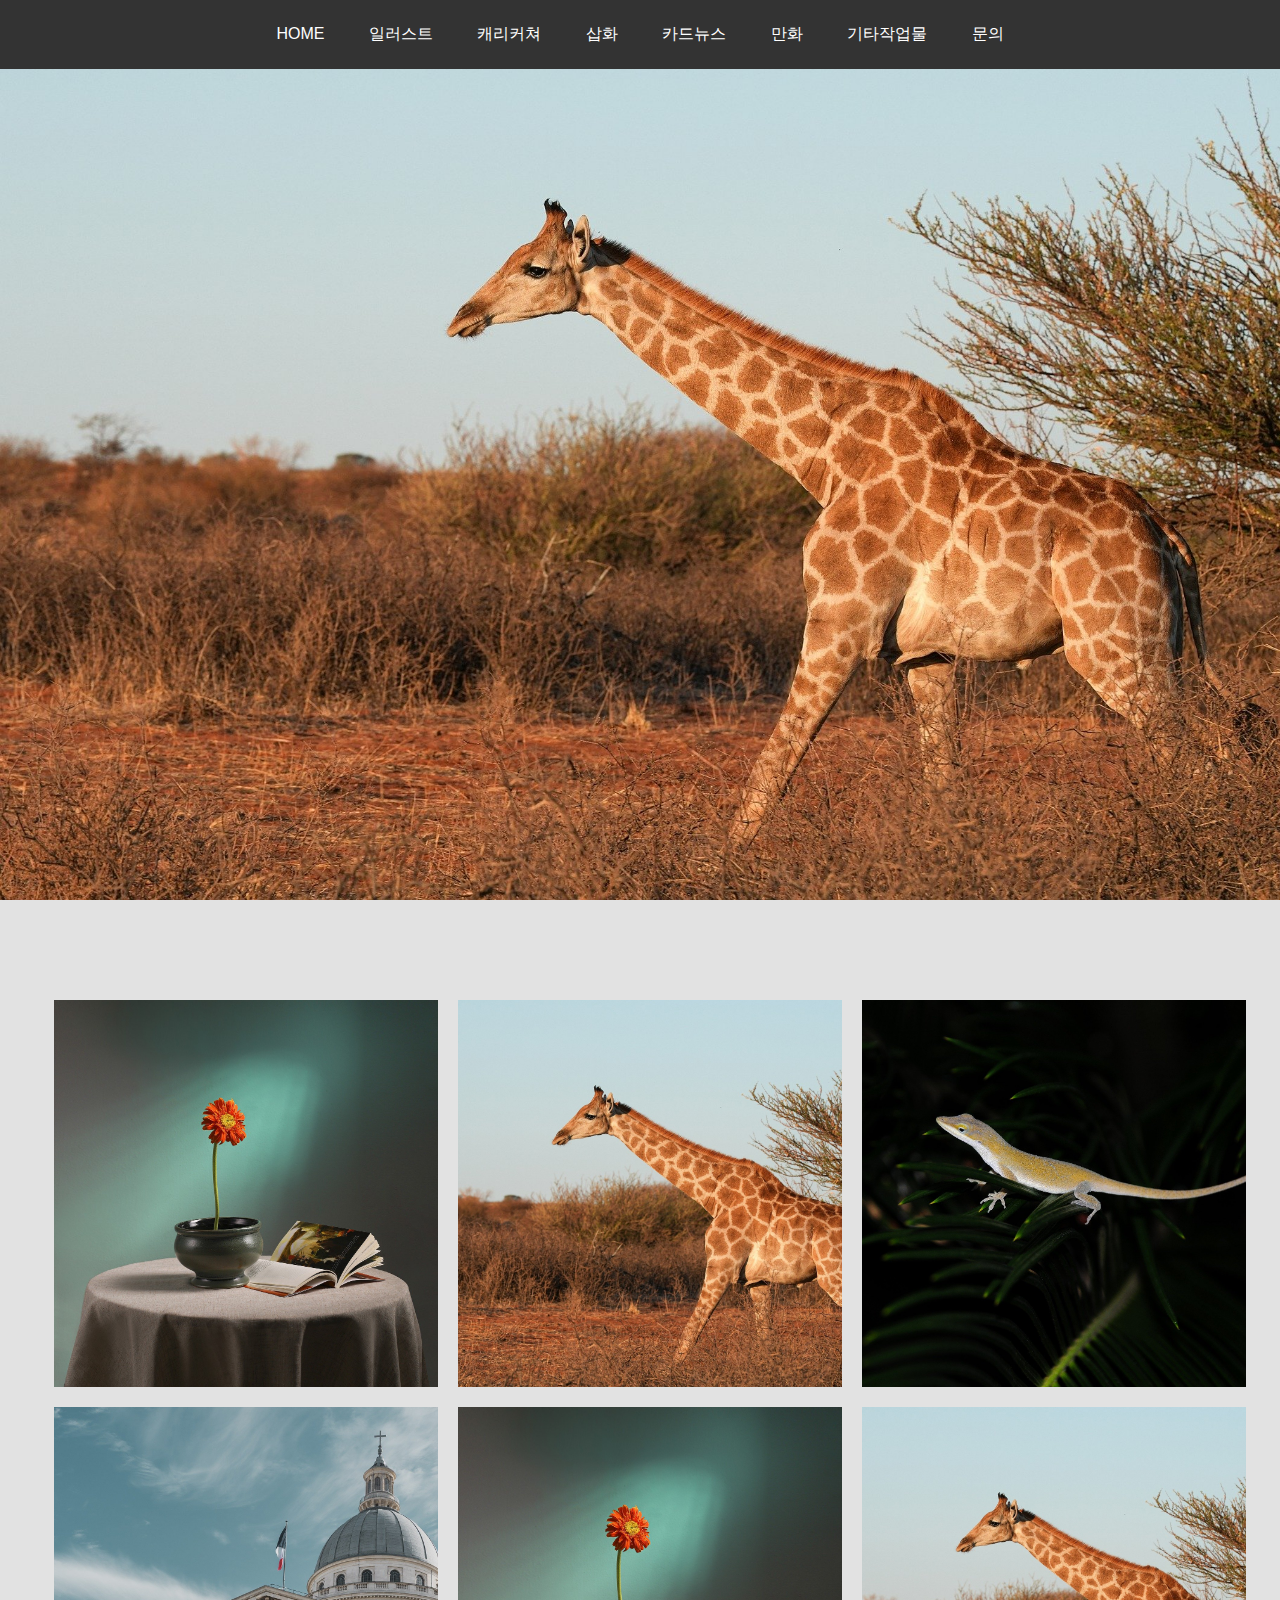
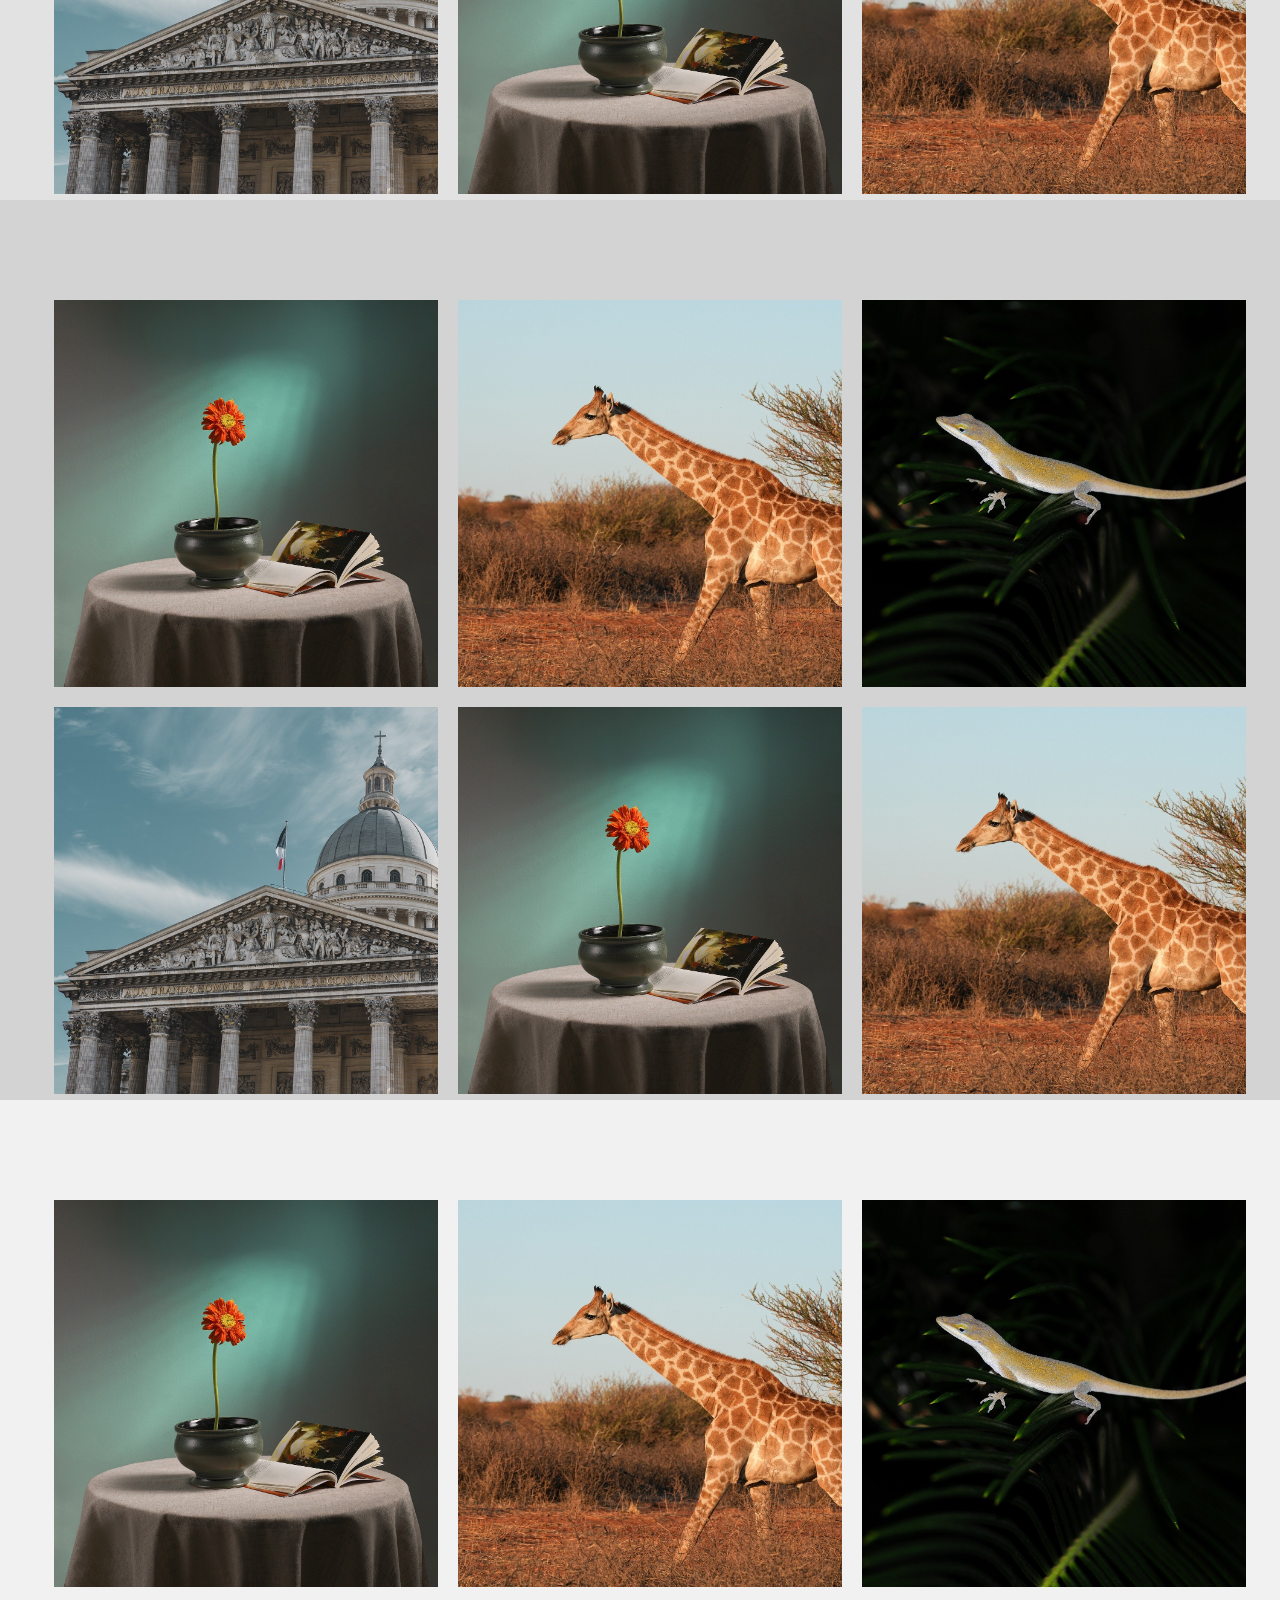
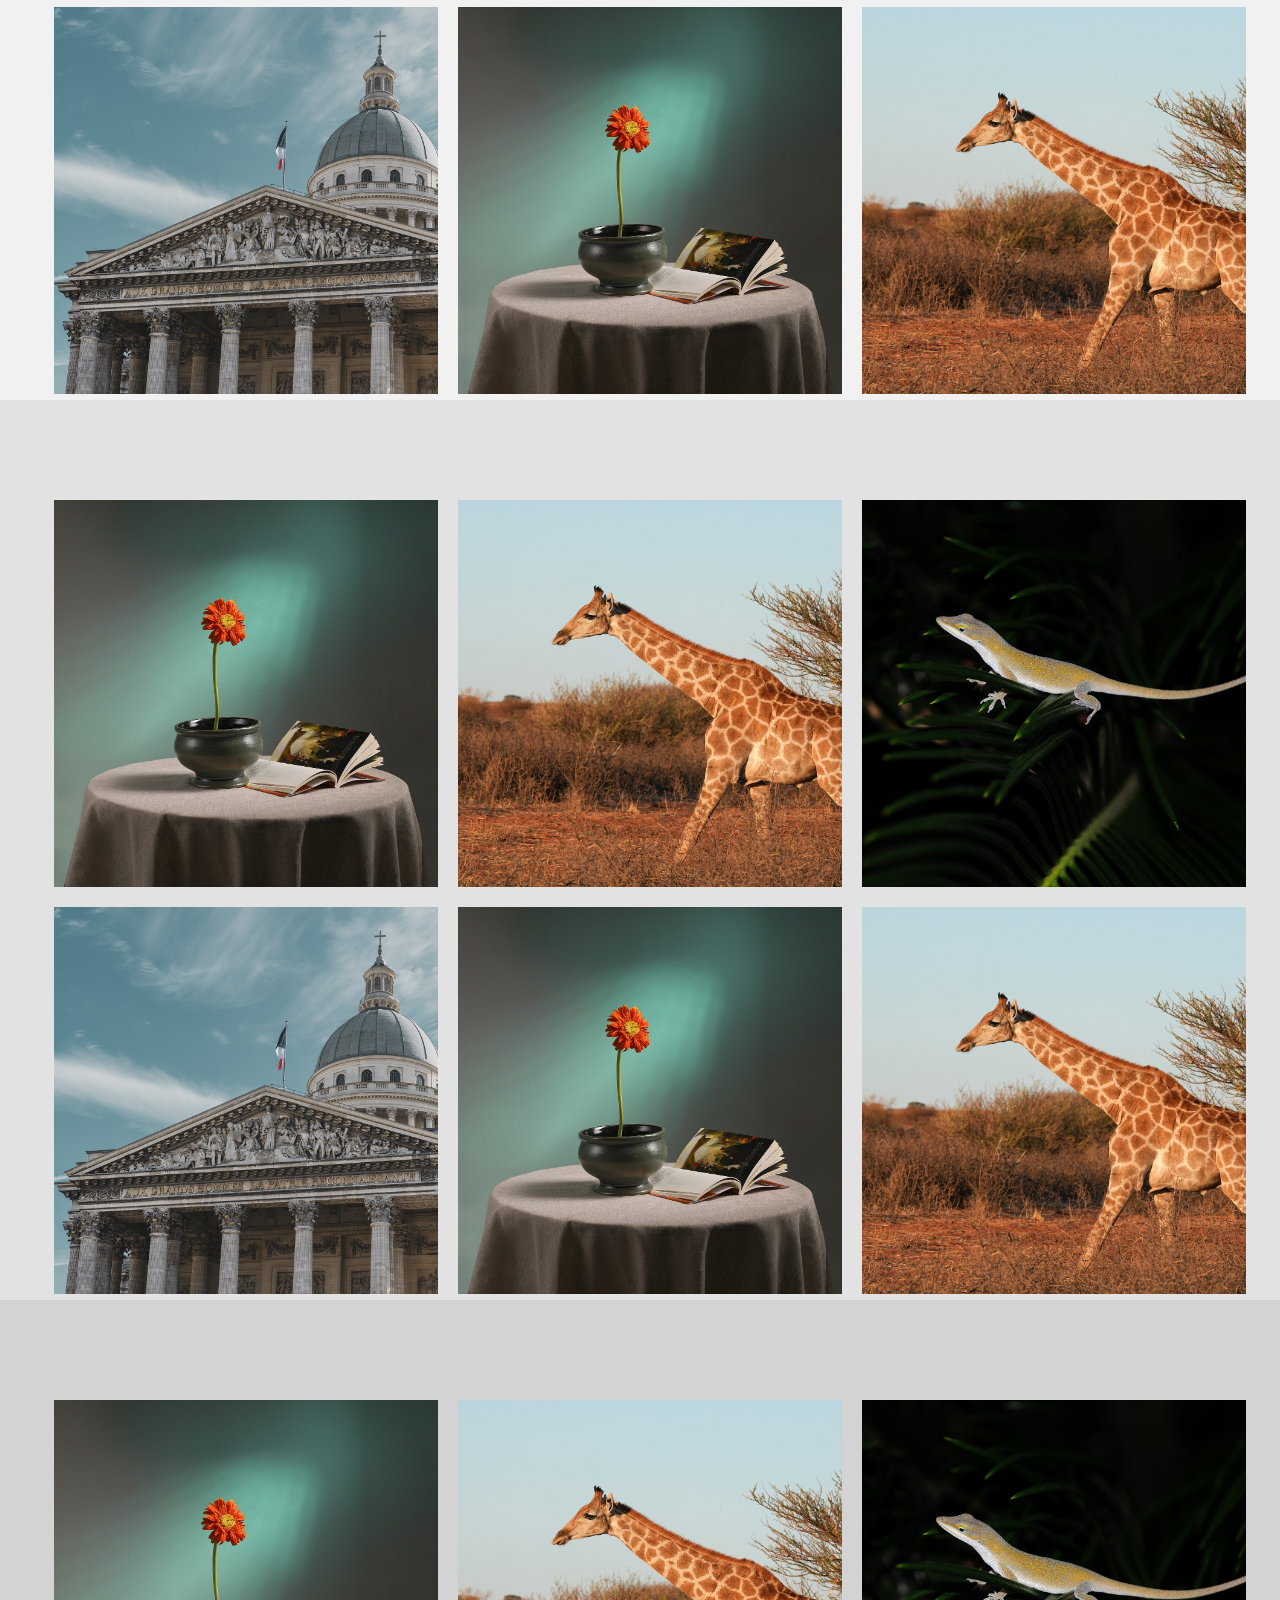
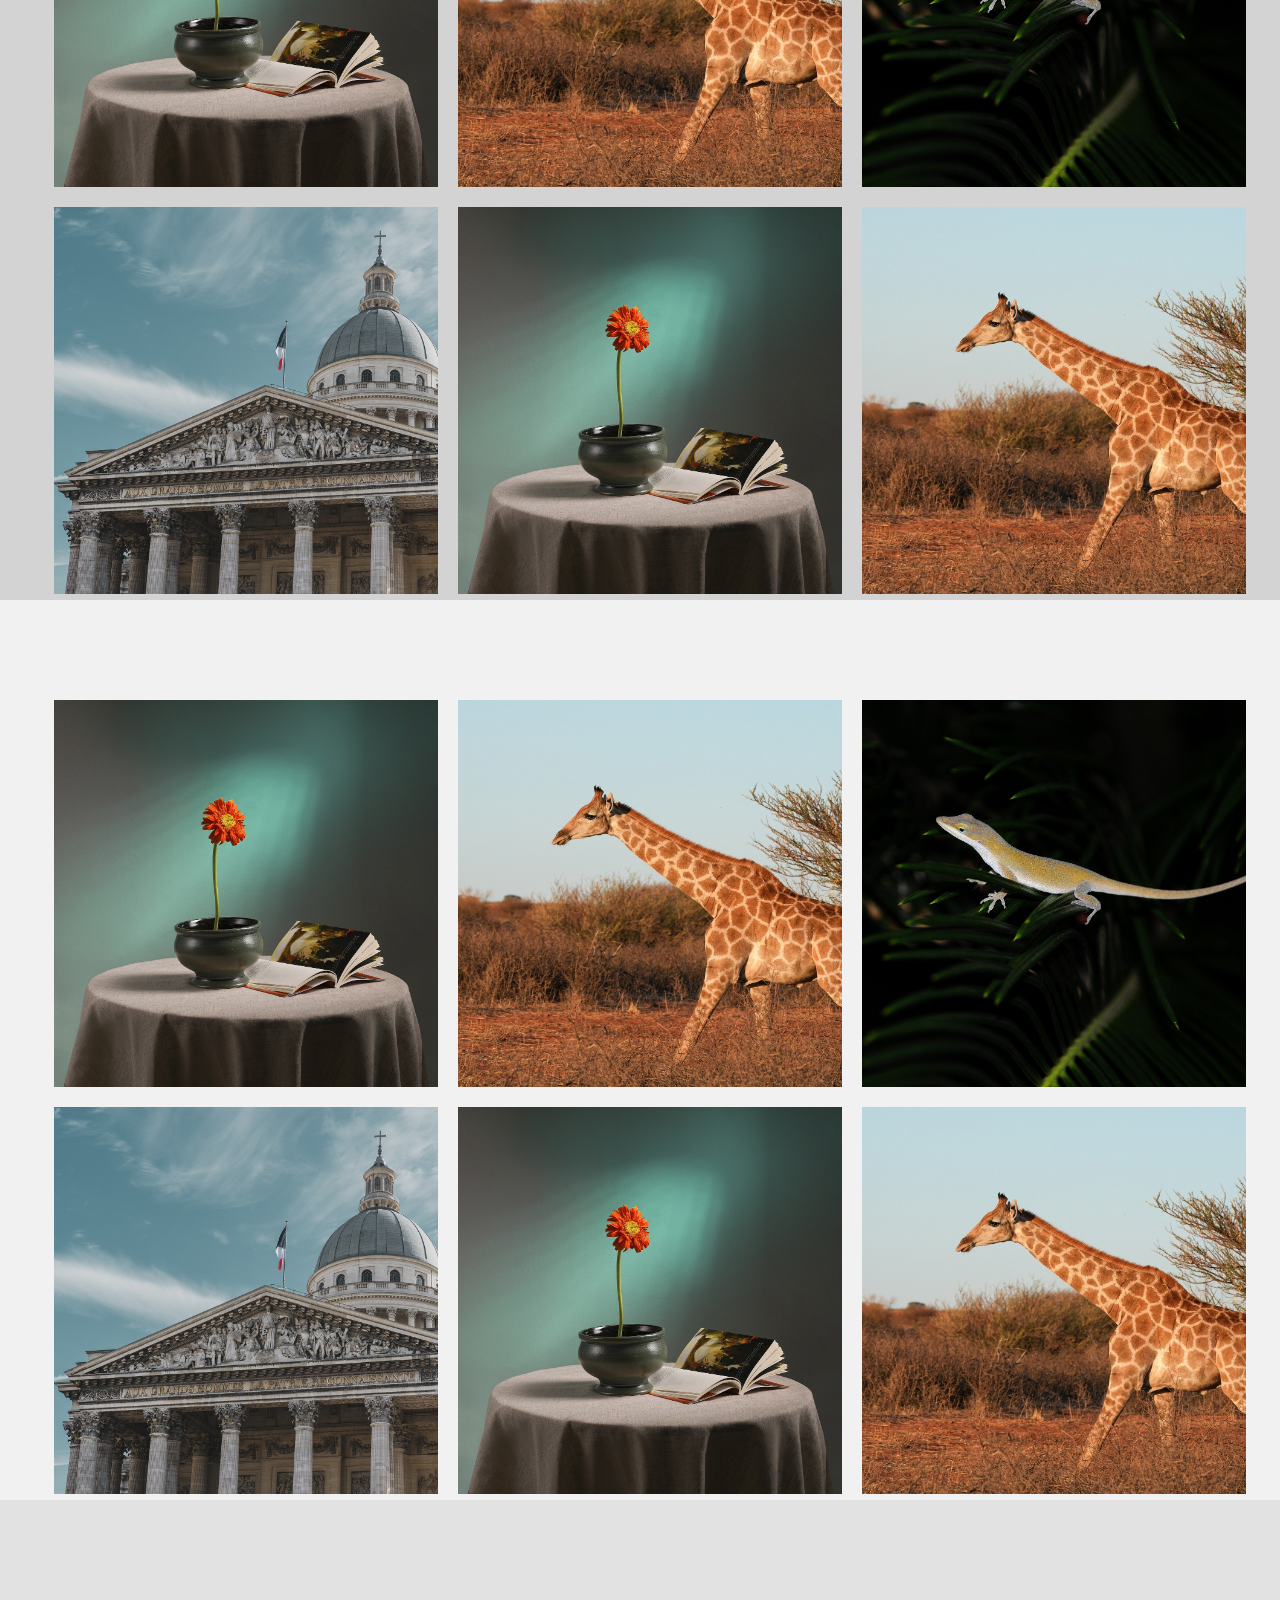
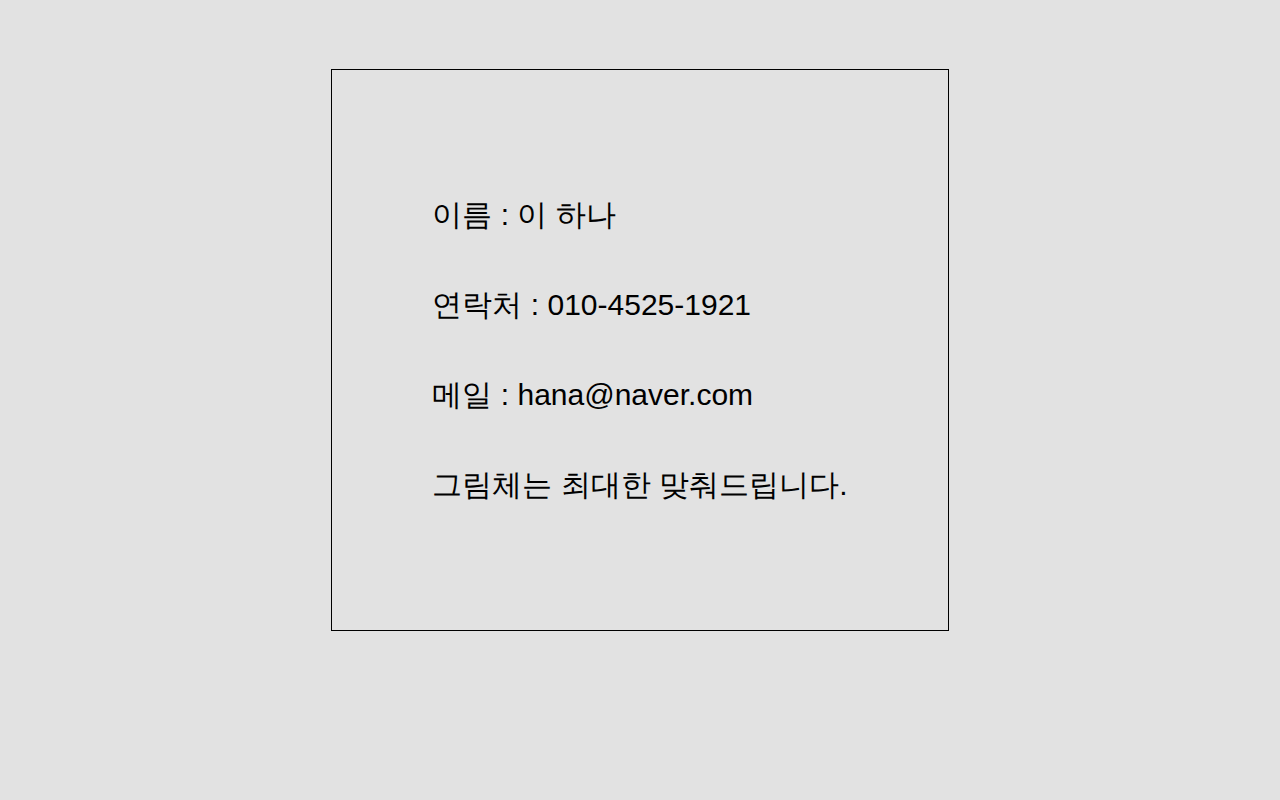
==== index.html @ 61e9310a "Add files via upload" ====
<!DOCTYPE html>
<html lang="en">

<head>
    <meta charset="UTF-8">
    <meta name="viewport" content="width=device-width, initial-scale=1.0">
    <title>메인</title>
    <link rel="stylesheet" href="css/main.css">
    <link rel="stylesheet" href="css/content.css">
</head>

<body>

    <div class="navbar">
        <a href="#section1">HOME</a>
        <a href="#section2">일러스트</a>
        <a href="#section3">캐리커쳐</a>
        <a href="#section4">삽화</a>
        <a href="#section5">카드뉴스</a>
        <a href="#section6">만화</a>
        <a href="#section7">기타작업물</a>
        <a href="#section8">문의</a>
    </div>

    <div id="section1" class="section"></div>

    <div id="section2" class="section">
        <div class="grid-container">
            <div class="grid-item"><img src="img/flowers-7660120_1920.jpg"></div>
            <div class="grid-item"><img src="img/giraffe-9146077_1920.jpg"></div>
            <div class="grid-item"><img src="img/lizard-9127922_1920.jpg"></div>
            <div class="grid-item"><img src="img/pantheon-paris-9065570_1920.jpg"></div>
            <div class="grid-item"><img src="img/flowers-7660120_1920.jpg"></div>
            <div class="grid-item"><img src="img/giraffe-9146077_1920.jpg"></div>
        </div>

        <div id="myModal" class="modal">
            <span class="close">&times;</span>
            <img class="modal-content" id="img01">
        </div>
    </div>

    <div id="section3" class="section">
        <div class="grid-container">
            <div class="grid-item"><img src="img/flowers-7660120_1920.jpg"></div>
            <div class="grid-item"><img src="img/giraffe-9146077_1920.jpg"></div>
            <div class="grid-item"><img src="img/lizard-9127922_1920.jpg"></div>
            <div class="grid-item"><img src="img/pantheon-paris-9065570_1920.jpg"></div>
            <div class="grid-item"><img src="img/flowers-7660120_1920.jpg"></div>
            <div class="grid-item"><img src="img/giraffe-9146077_1920.jpg"></div>
        </div>

        <div id="myModal" class="modal">
            <span class="close">&times;</span>
            <img class="modal-content" id="img01">
        </div>
    </div>

    <div id="section4" class="section">
        <div class="grid-container">
            <div class="grid-item"><img src="img/flowers-7660120_1920.jpg"></div>
            <div class="grid-item"><img src="img/giraffe-9146077_1920.jpg"></div>
            <div class="grid-item"><img src="img/lizard-9127922_1920.jpg"></div>
            <div class="grid-item"><img src="img/pantheon-paris-9065570_1920.jpg"></div>
            <div class="grid-item"><img src="img/flowers-7660120_1920.jpg"></div>
            <div class="grid-item"><img src="img/giraffe-9146077_1920.jpg"></div>
        </div>

        <div id="myModal" class="modal">
            <span class="close">&times;</span>
            <img class="modal-content" id="img01">
        </div>
    </div>

    <div id="section5" class="section">
        <div class="grid-container">
            <div class="grid-item"><img src="img/flowers-7660120_1920.jpg"></div>
            <div class="grid-item"><img src="img/giraffe-9146077_1920.jpg"></div>
            <div class="grid-item"><img src="img/lizard-9127922_1920.jpg"></div>
            <div class="grid-item"><img src="img/pantheon-paris-9065570_1920.jpg"></div>
            <div class="grid-item"><img src="img/flowers-7660120_1920.jpg"></div>
            <div class="grid-item"><img src="img/giraffe-9146077_1920.jpg"></div>
        </div>

        <div id="myModal" class="modal">
            <span class="close">&times;</span>
            <img class="modal-content" id="img01">
        </div>
    </div>

    <div id="section6" class="section">
        <div class="grid-container">
            <div class="grid-item"><img src="img/flowers-7660120_1920.jpg"></div>
            <div class="grid-item"><img src="img/giraffe-9146077_1920.jpg"></div>
            <div class="grid-item"><img src="img/lizard-9127922_1920.jpg"></div>
            <div class="grid-item"><img src="img/pantheon-paris-9065570_1920.jpg"></div>
            <div class="grid-item"><img src="img/flowers-7660120_1920.jpg"></div>
            <div class="grid-item"><img src="img/giraffe-9146077_1920.jpg"></div>
        </div>

        <div id="myModal" class="modal">
            <span class="close">&times;</span>
            <img class="modal-content" id="img01">
        </div>
    </div>

    <div id="section7" class="section">
        <div class="grid-container">
            <div class="grid-item"><img src="img/flowers-7660120_1920.jpg"></div>
            <div class="grid-item"><img src="img/giraffe-9146077_1920.jpg"></div>
            <div class="grid-item"><img src="img/lizard-9127922_1920.jpg"></div>
            <div class="grid-item"><img src="img/pantheon-paris-9065570_1920.jpg"></div>
            <div class="grid-item"><img src="img/flowers-7660120_1920.jpg"></div>
            <div class="grid-item"><img src="img/giraffe-9146077_1920.jpg"></div>
        </div>

        <div id="myModal" class="modal">
            <span class="close">&times;</span>
            <img class="modal-content" id="img01">
        </div>
    </div>

    <div id="section8" class="section">
        <div class="info">
            <p>이름 : 이 하나</p>
            <p>연락처 : 010-4525-1921</p>
            <p>메일 : hana@naver.com</p>
            <p>그림체는 최대한 맞춰드립니다.</p>
        </div>
    </div>

    <script src="js/main.js"></script>
    <script src="js/content.js"></script>

</body>

</html>
---- css/main.css ----
*{
    margin: 0;
    padding: 0;
}

body {
    margin: 0;
    padding: 0;
    font-family: Arial, sans-serif;
}

.navbar {
    position: fixed;
    top: 0;
    width: 100%;
    background-color: #333;
    color: white;
    text-align: center;
    padding: 10px 0;
    z-index: 1000;
}

.navbar a {
    color: white;
    padding: 14px 20px;
    text-decoration: none;
    display: inline-block;
}

.navbar a:hover {
    background-color: #ddd;
    color: black;
}

.section {
    width: 100%;
    height: 100vh;
}

#section1 {
    background-color: #f1f1f1;
    background: url(imgs/giraffe-9146077_1920.jpg);
    background-size: cover;
}

#section2 {
    background-color: #e2e2e2;
}

#section3 {
    background-color: #d3d3d3;
}

#section4 {
    background-color: #f1f1f1;
}

#section5 {
    background-color: #e2e2e2;
}

#section6 {
    background-color: #d3d3d3;
}

#section7 {
    background-color: #f1f1f1;
}

#section8 {
    background-color: #e2e2e2;
    display: flex;
    justify-content: center;
    align-items: center;
}

.info {
    width: auto;
    height: auto;
    padding: 100px;
    border: 1px solid black;
}

.info p {
    font-size: 30px;
    line-height: 300%;
}
---- css/content.css ----
* {
    margin: 0;
    padding: 0;
}

body {
    font-family: Arial, sans-serif;
}

.grid-container {
    display: grid;
    grid-template-columns: repeat(3, 30%);
    grid-template-rows: repeat(2, 43%); /* 사진 높이 조절할때 1 */
    height: 100vh;
    gap: 20px;
    border-bottom: 1px solid black;
}

.grid-item {
    cursor: pointer;
}

.grid-item img {
    width: 100%;
    height: 100%;
    object-fit: cover;
    display: block;
    margin: 100px 0 0 14%;
}

.modal {
    display: none;
    position: fixed;
    z-index: 1;
    left: 0;
    top: 0;
    width: 100%;
    height: 100%;
    background-color: rgb(0, 0, 0);
    background-color: rgba(0, 0, 0, 0.9);
}

.modal-content {
    margin: auto;
    display: block;
    height: 100%;
}

.close {
    position: absolute;
    top: 80px;
    right: 75px;
    color: #fff;
    font-size: 40px;
    font-weight: bold;
    transition: 0.3s;
}

.close:hover,
.close:focus {
    color: #bbb;
    text-decoration: none;
    cursor: pointer;
}
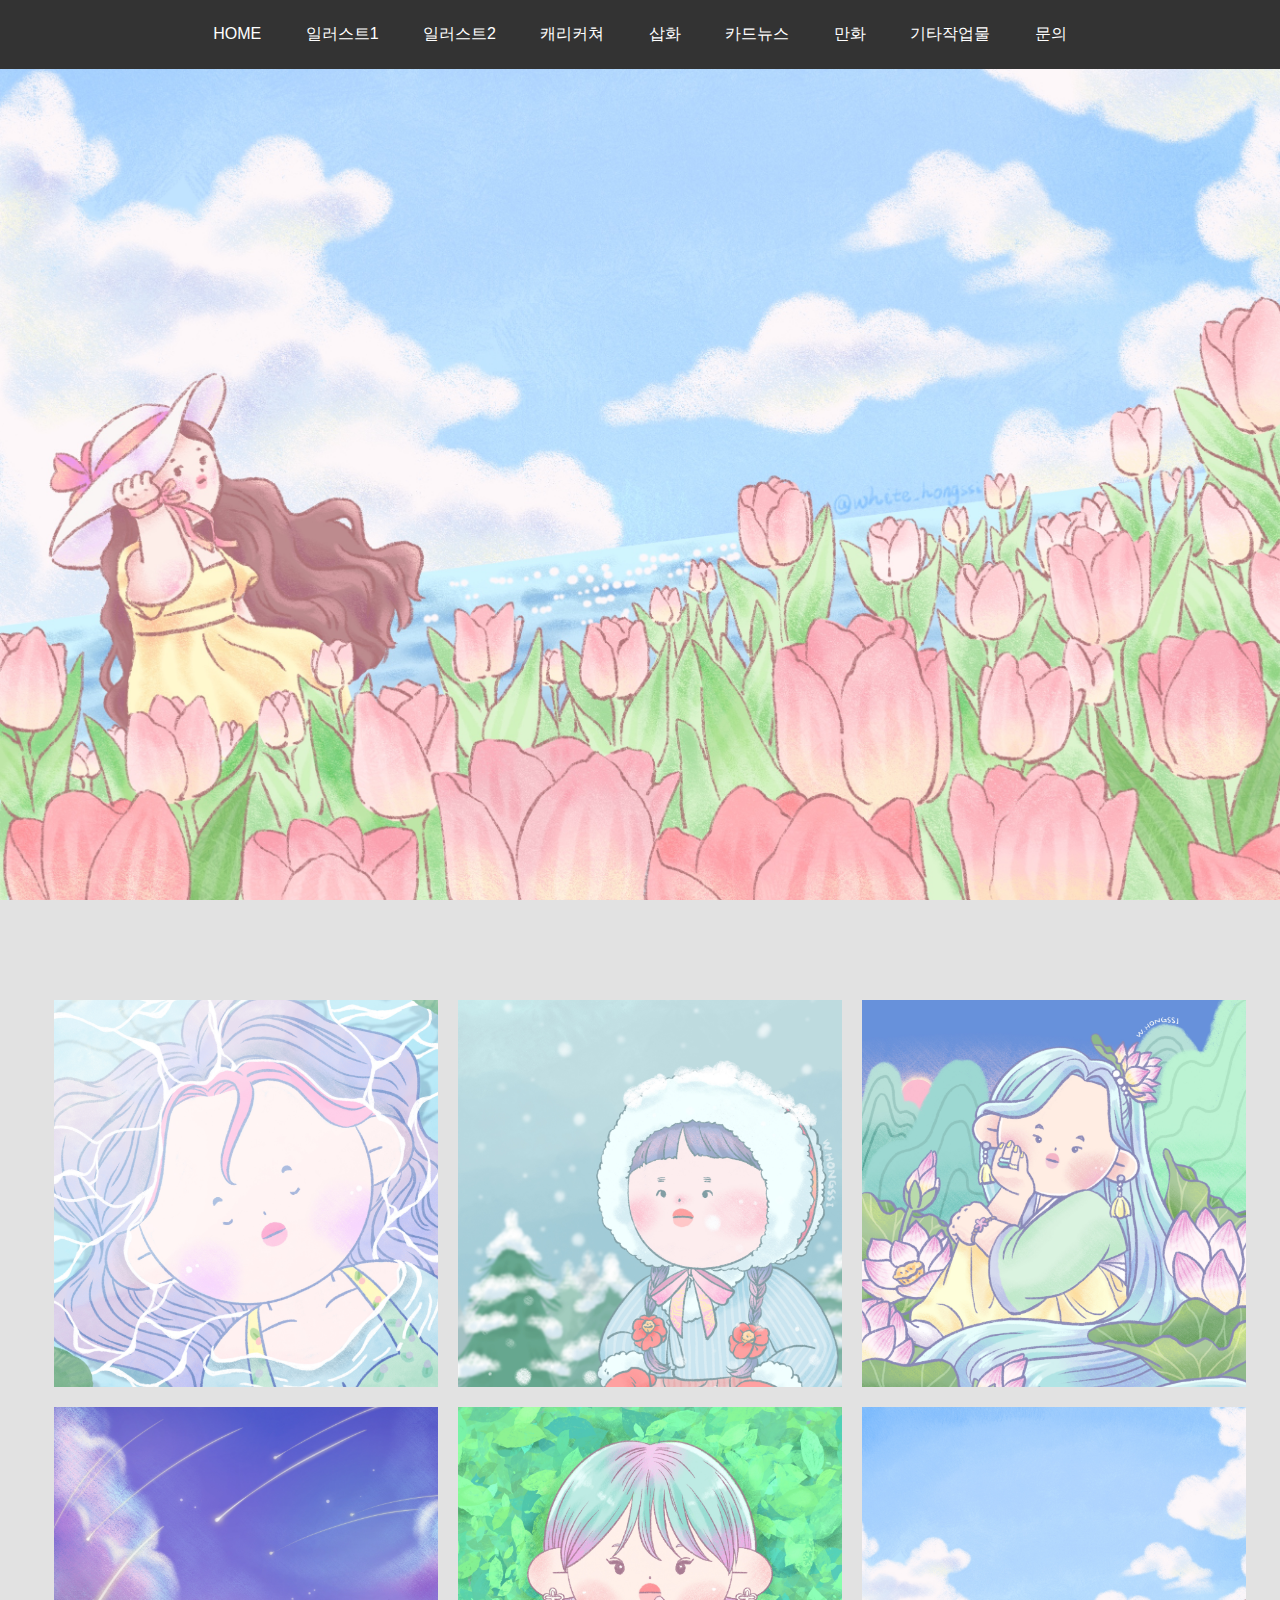
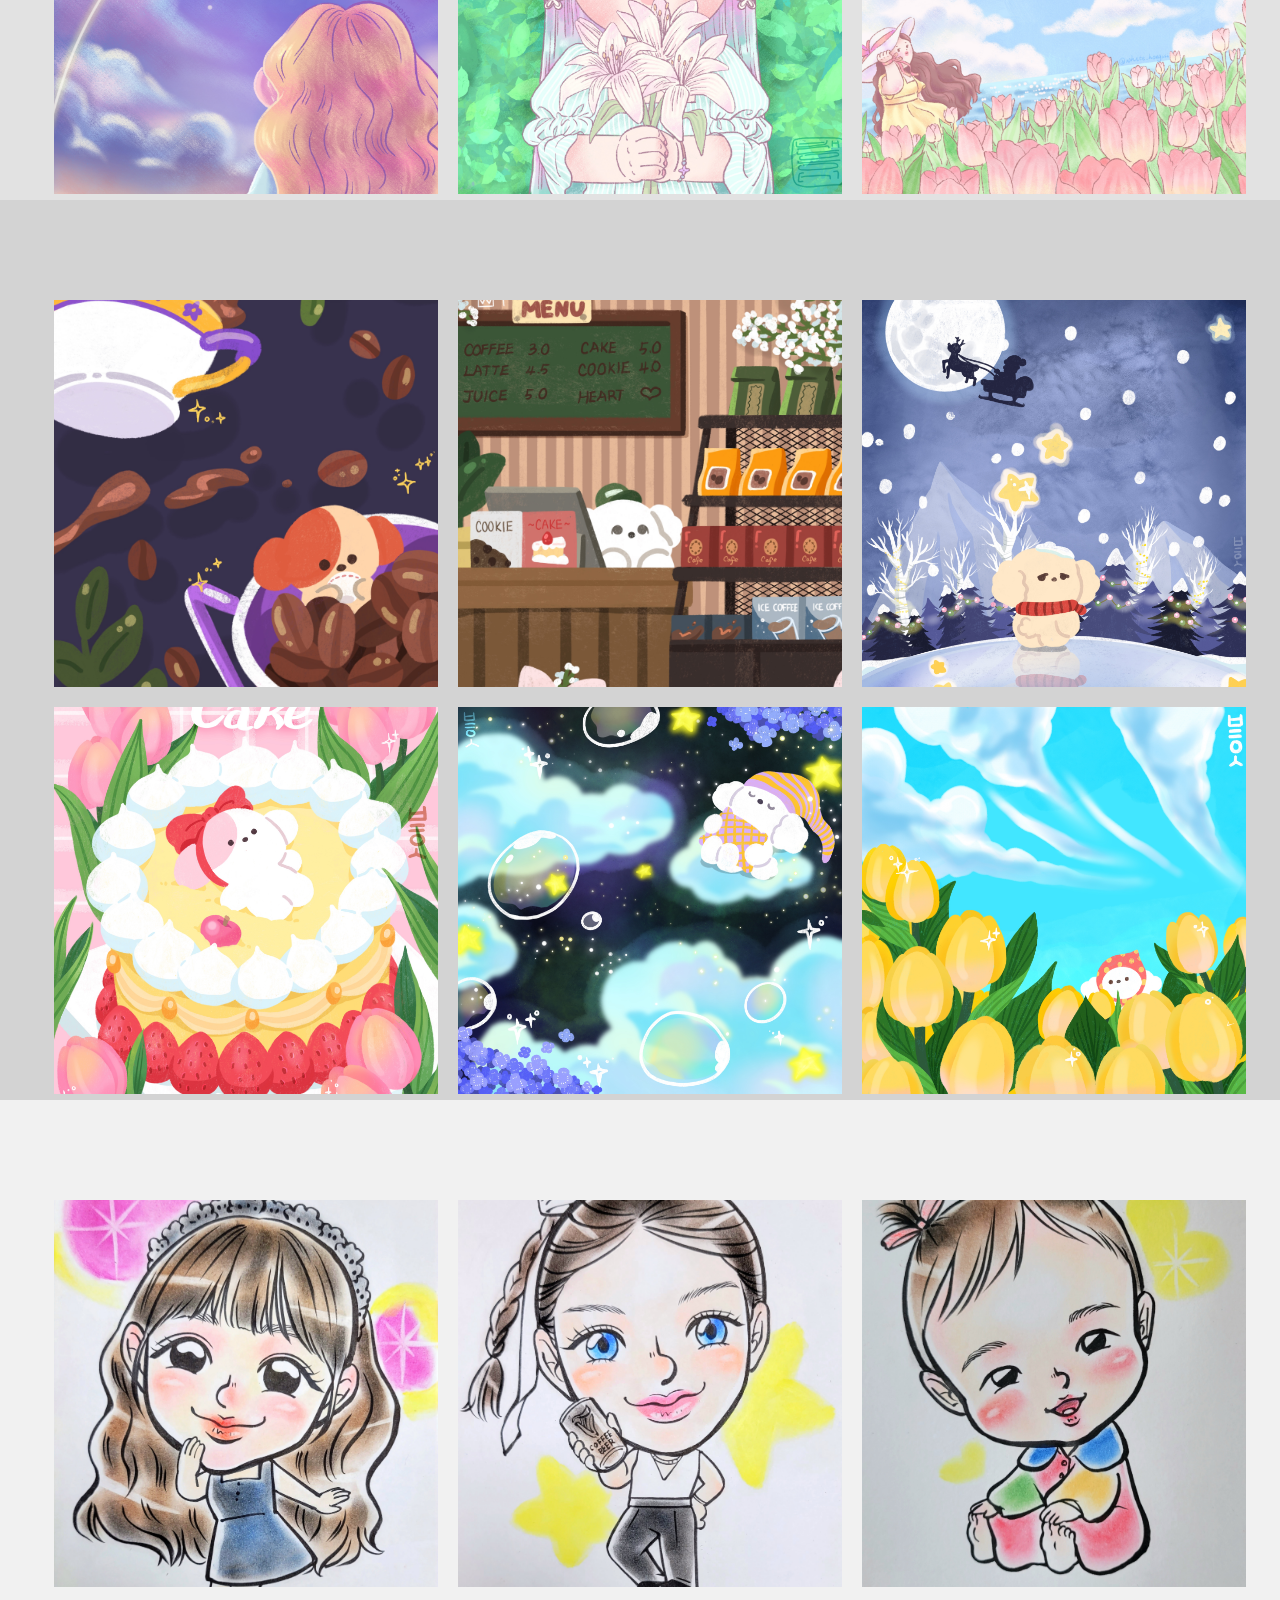
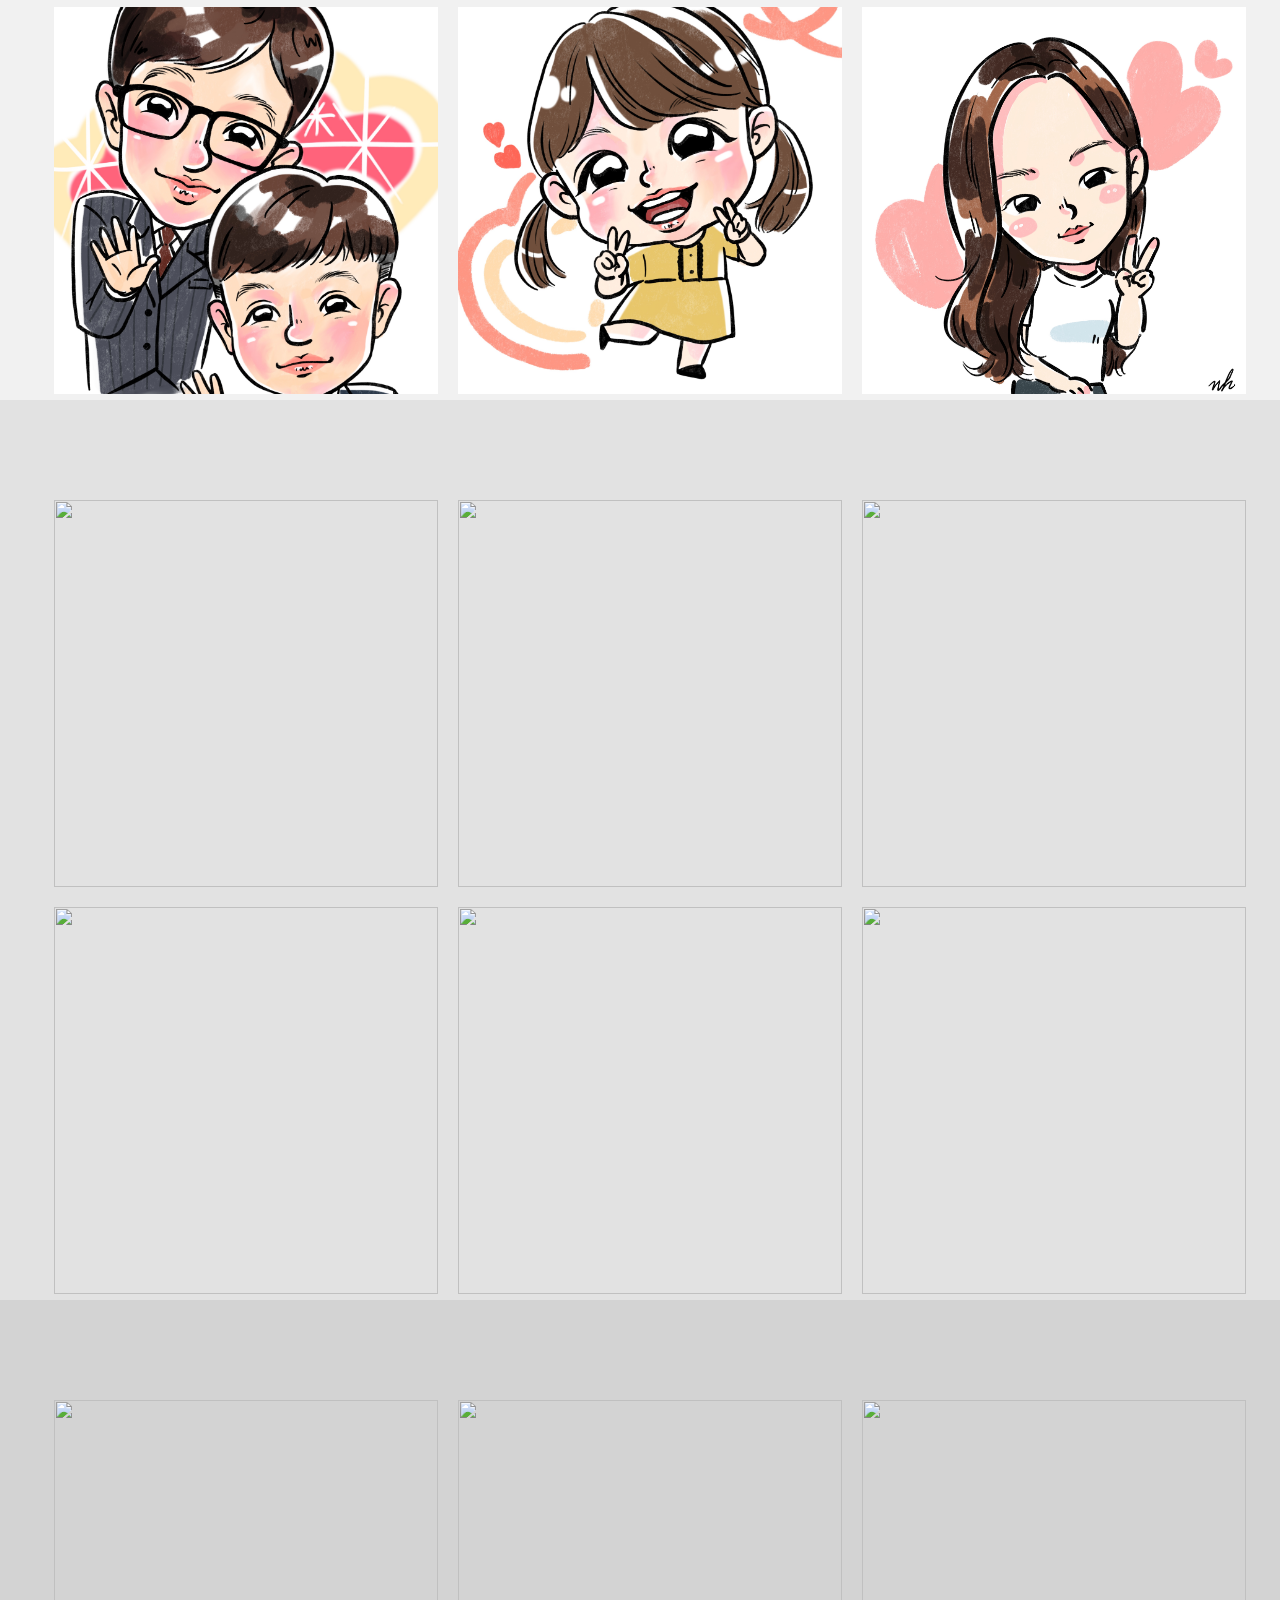
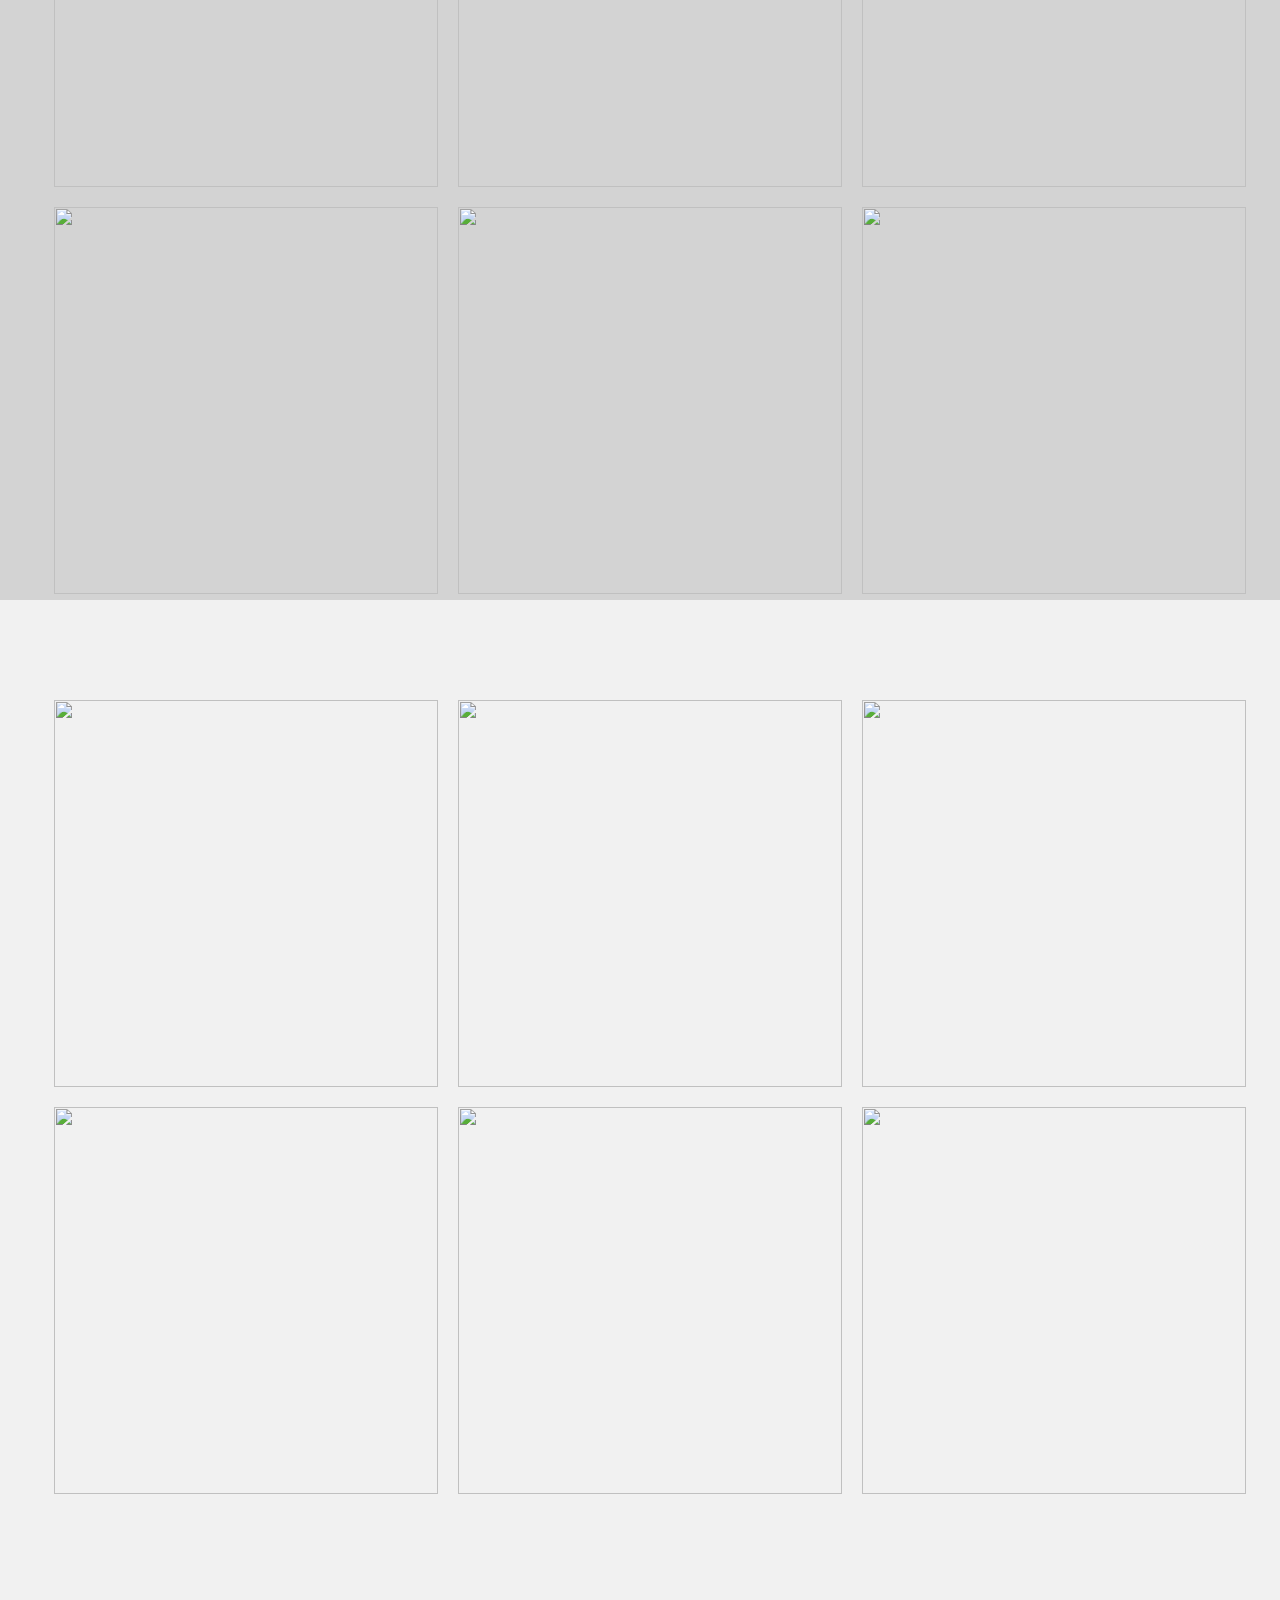
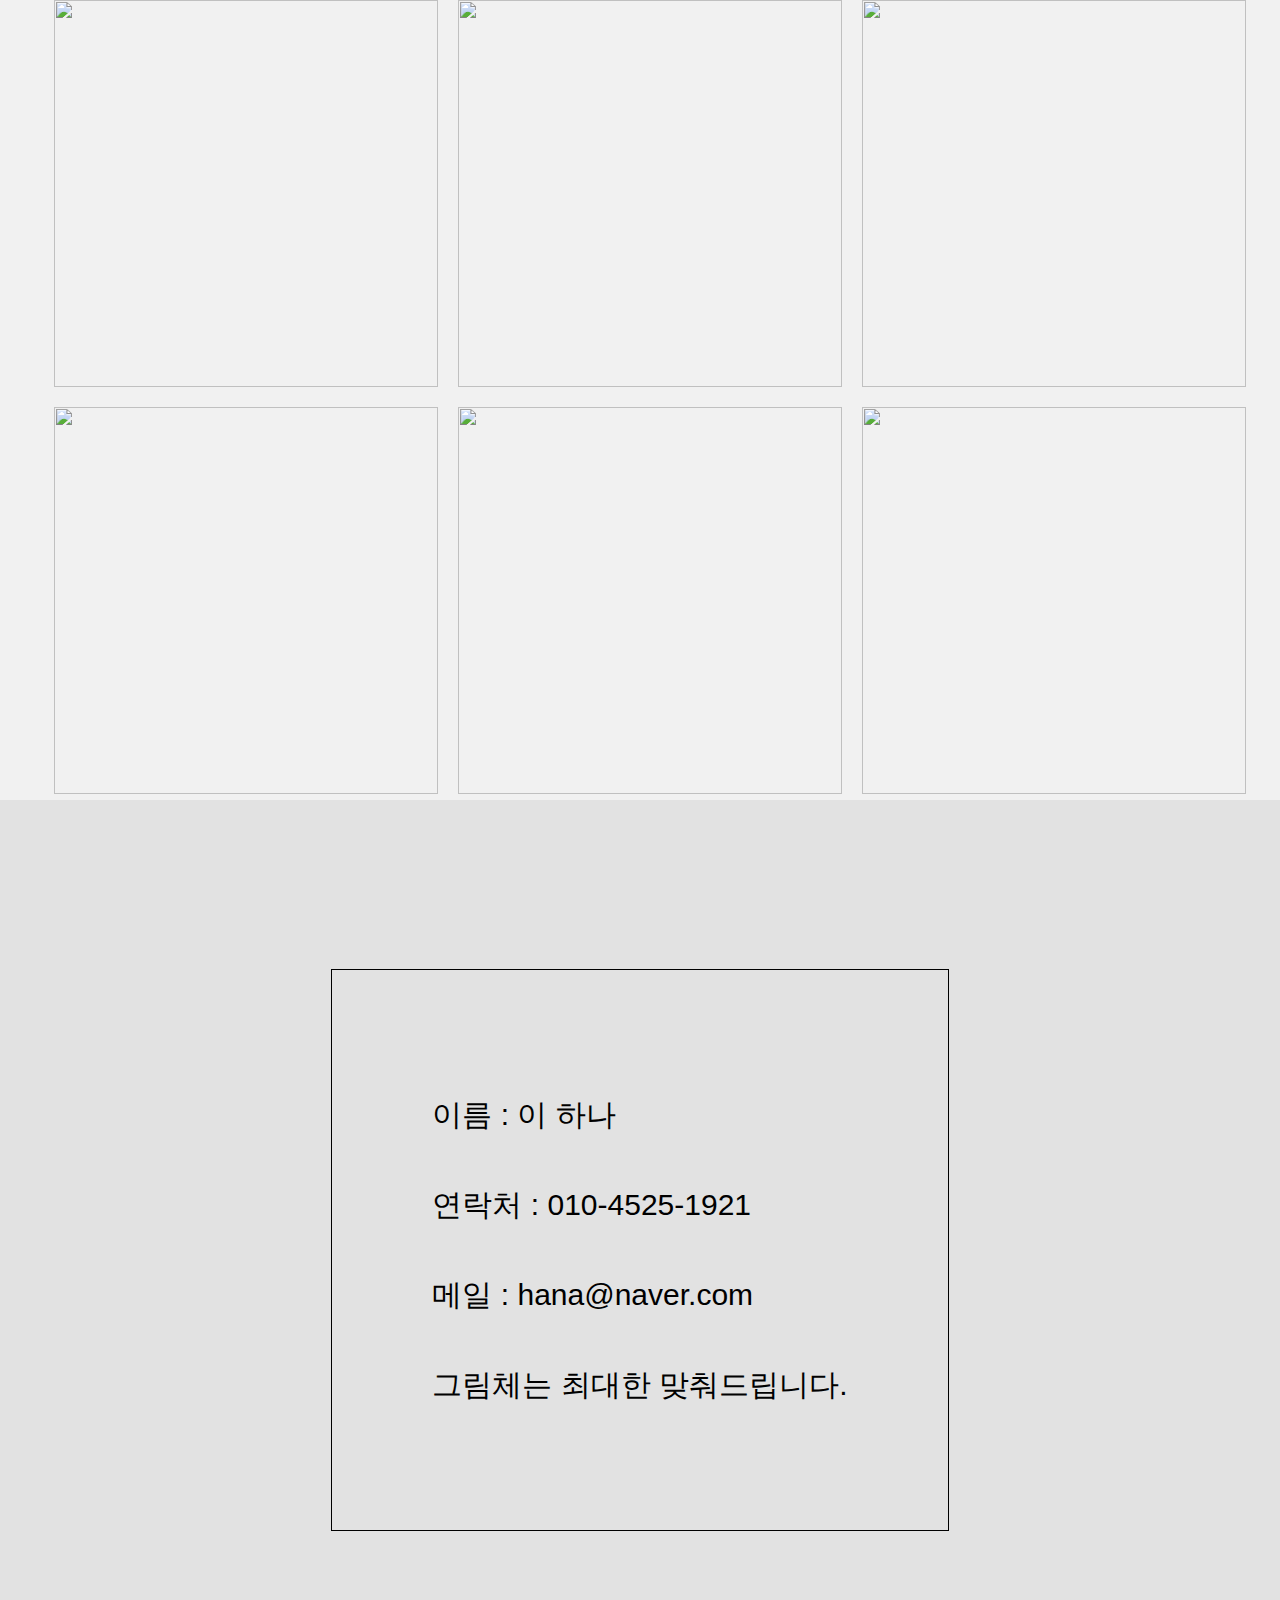
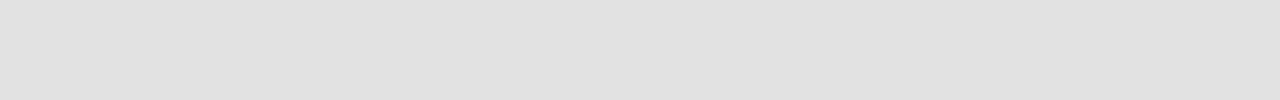
==== commit 23832786: "Add files via upload" ====
--- a/index.html
+++ b/index.html
@@ -13,25 +13,26 @@
 
     <div class="navbar">
         <a href="#section1">HOME</a>
-        <a href="#section2">일러스트</a>
-        <a href="#section3">캐리커쳐</a>
-        <a href="#section4">삽화</a>
-        <a href="#section5">카드뉴스</a>
-        <a href="#section6">만화</a>
-        <a href="#section7">기타작업물</a>
-        <a href="#section8">문의</a>
+        <a href="#section2">일러스트1</a>
+        <a href="#section3">일러스트2</a>
+        <a href="#section4">캐리커쳐</a>
+        <a href="#section5">삽화</a>
+        <a href="#section6">카드뉴스</a>
+        <a href="#section7">만화</a>
+        <a href="#section8">기타작업물</a>
+        <a href="#section9">문의</a>
     </div>
 
     <div id="section1" class="section"></div>
 
     <div id="section2" class="section">
         <div class="grid-container">
-            <div class="grid-item"><img src="img/flowers-7660120_1920.jpg"></div>
-            <div class="grid-item"><img src="img/giraffe-9146077_1920.jpg"></div>
-            <div class="grid-item"><img src="img/lizard-9127922_1920.jpg"></div>
-            <div class="grid-item"><img src="img/pantheon-paris-9065570_1920.jpg"></div>
-            <div class="grid-item"><img src="img/flowers-7660120_1920.jpg"></div>
-            <div class="grid-item"><img src="img/giraffe-9146077_1920.jpg"></div>
+            <div class="grid-item"><img src="img/11.jpeg"></div>
+            <div class="grid-item"><img src="img/12.jpeg"></div>
+            <div class="grid-item"><img src="img/13.jpeg" style="object-position: top;"></div>
+            <div class="grid-item"><img src="img/14.jpeg"></div>
+            <div class="grid-item"><img src="img/15.jpeg"></div>
+            <div class="grid-item"><img src="img/16.jpeg"></div>
         </div>
 
         <div id="myModal" class="modal">
@@ -42,12 +43,12 @@
 
     <div id="section3" class="section">
         <div class="grid-container">
-            <div class="grid-item"><img src="img/flowers-7660120_1920.jpg"></div>
-            <div class="grid-item"><img src="img/giraffe-9146077_1920.jpg"></div>
-            <div class="grid-item"><img src="img/lizard-9127922_1920.jpg"></div>
-            <div class="grid-item"><img src="img/pantheon-paris-9065570_1920.jpg"></div>
-            <div class="grid-item"><img src="img/flowers-7660120_1920.jpg"></div>
-            <div class="grid-item"><img src="img/giraffe-9146077_1920.jpg"></div>
+            <div class="grid-item"><img src="img/21.jpeg"></div>
+            <div class="grid-item"><img src="img/22.jpeg"></div>
+            <div class="grid-item"><img src="img/23.jpeg"></div>
+            <div class="grid-item"><img src="img/24.jpeg"></div>
+            <div class="grid-item"><img src="img/25.jpeg"></div>
+            <div class="grid-item"><img src="img/26.jpeg"></div>
         </div>
 
         <div id="myModal" class="modal">
@@ -58,12 +59,12 @@
 
     <div id="section4" class="section">
         <div class="grid-container">
-            <div class="grid-item"><img src="img/flowers-7660120_1920.jpg"></div>
-            <div class="grid-item"><img src="img/giraffe-9146077_1920.jpg"></div>
-            <div class="grid-item"><img src="img/lizard-9127922_1920.jpg"></div>
-            <div class="grid-item"><img src="img/pantheon-paris-9065570_1920.jpg"></div>
-            <div class="grid-item"><img src="img/flowers-7660120_1920.jpg"></div>
-            <div class="grid-item"><img src="img/giraffe-9146077_1920.jpg"></div>
+            <div class="grid-item"><img src="img/31.jpeg"></div>
+            <div class="grid-item"><img src="img/32.jpeg"></div>
+            <div class="grid-item"><img src="img/33.jpeg"></div>
+            <div class="grid-item"><img src="img/34.jpeg"></div>
+            <div class="grid-item"><img src="img/35.jpeg"></div>
+            <div class="grid-item"><img src="img/36.jpeg"></div>
         </div>
 
         <div id="myModal" class="modal">
@@ -74,12 +75,12 @@
 
     <div id="section5" class="section">
         <div class="grid-container">
-            <div class="grid-item"><img src="img/flowers-7660120_1920.jpg"></div>
-            <div class="grid-item"><img src="img/giraffe-9146077_1920.jpg"></div>
-            <div class="grid-item"><img src="img/lizard-9127922_1920.jpg"></div>
-            <div class="grid-item"><img src="img/pantheon-paris-9065570_1920.jpg"></div>
-            <div class="grid-item"><img src="img/flowers-7660120_1920.jpg"></div>
-            <div class="grid-item"><img src="img/giraffe-9146077_1920.jpg"></div>
+            <div class="grid-item"><img src="img/"></div>
+            <div class="grid-item"><img src="img/"></div>
+            <div class="grid-item"><img src="img/"></div>
+            <div class="grid-item"><img src="img/"></div>
+            <div class="grid-item"><img src="img/"></div>
+            <div class="grid-item"><img src="img/"></div>
         </div>
 
         <div id="myModal" class="modal">
@@ -90,12 +91,12 @@
 
     <div id="section6" class="section">
         <div class="grid-container">
-            <div class="grid-item"><img src="img/flowers-7660120_1920.jpg"></div>
-            <div class="grid-item"><img src="img/giraffe-9146077_1920.jpg"></div>
-            <div class="grid-item"><img src="img/lizard-9127922_1920.jpg"></div>
-            <div class="grid-item"><img src="img/pantheon-paris-9065570_1920.jpg"></div>
-            <div class="grid-item"><img src="img/flowers-7660120_1920.jpg"></div>
-            <div class="grid-item"><img src="img/giraffe-9146077_1920.jpg"></div>
+            <div class="grid-item"><img src="img/"></div>
+            <div class="grid-item"><img src="img/"></div>
+            <div class="grid-item"><img src="img/"></div>
+            <div class="grid-item"><img src="img/"></div>
+            <div class="grid-item"><img src="img/"></div>
+            <div class="grid-item"><img src="img/"></div>
         </div>
 
         <div id="myModal" class="modal">
@@ -106,12 +107,12 @@
 
     <div id="section7" class="section">
         <div class="grid-container">
-            <div class="grid-item"><img src="img/flowers-7660120_1920.jpg"></div>
-            <div class="grid-item"><img src="img/giraffe-9146077_1920.jpg"></div>
-            <div class="grid-item"><img src="img/lizard-9127922_1920.jpg"></div>
-            <div class="grid-item"><img src="img/pantheon-paris-9065570_1920.jpg"></div>
-            <div class="grid-item"><img src="img/flowers-7660120_1920.jpg"></div>
-            <div class="grid-item"><img src="img/giraffe-9146077_1920.jpg"></div>
+            <div class="grid-item"><img src="img/"></div>
+            <div class="grid-item"><img src="img/"></div>
+            <div class="grid-item"><img src="img/"></div>
+            <div class="grid-item"><img src="img/"></div>
+            <div class="grid-item"><img src="img/"></div>
+            <div class="grid-item"><img src="img/"></div>
         </div>
 
         <div id="myModal" class="modal">
@@ -121,6 +122,22 @@
     </div>
 
     <div id="section8" class="section">
+        <div class="grid-container">
+            <div class="grid-item"><img src="img/"></div>
+            <div class="grid-item"><img src="img/"></div>
+            <div class="grid-item"><img src="img/"></div>
+            <div class="grid-item"><img src="img/"></div>
+            <div class="grid-item"><img src="img/"></div>
+            <div class="grid-item"><img src="img/"></div>
+        </div>
+
+        <div id="myModal" class="modal">
+            <span class="close">&times;</span>
+            <img class="modal-content" id="img01">
+        </div>
+    </div>
+
+    <div id="section9" class="section">
         <div class="info">
             <p>이름 : 이 하나</p>
             <p>연락처 : 010-4525-1921</p>
--- a/css/main.css
+++ b/css/main.css
@@ -39,8 +39,9 @@
 
 #section1 {
     background-color: #f1f1f1;
-    background: url(imgs/giraffe-9146077_1920.jpg);
+    background: url(imgs/16.jpeg) no-repeat;
     background-size: cover;
+    background-position: bottom;
 }
 
 #section2 {
@@ -68,6 +69,10 @@
 }
 
 #section8 {
+    background-color: #f1f1f1;
+}
+
+#section9 {
     background-color: #e2e2e2;
     display: flex;
     justify-content: center;
